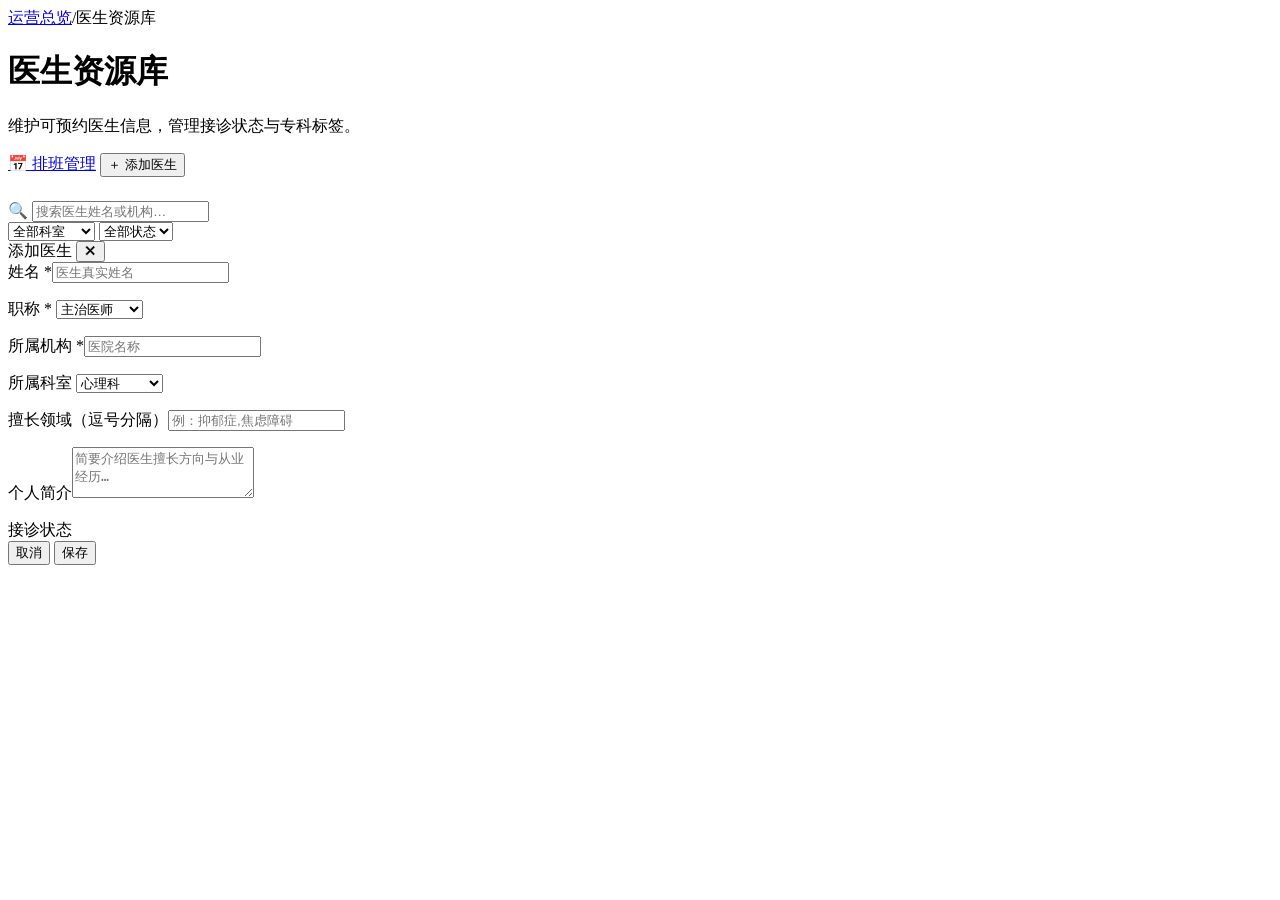
==== admin/doctors.html @ b526f88c "add admin/doctors.html" ====
<!DOCTYPE html>
<html lang="zh-CN">
<head>
<meta charset="UTF-8"/>
<meta name="viewport" content="width=device-width,initial-scale=1.0"/>
<title>医生资源库 · 盛京心理后台</title>
<link rel="stylesheet" href="../assets/css/base.css"/>
<link rel="stylesheet" href="../assets/css/components.css"/>
<link rel="stylesheet" href="../assets/css/layout.css"/>
</head>
<body>
<div class="adm-shell">
  <aside class="adm-sb" id="adm-sb"></aside>
  <main class="adm-main">

    <div class="page-hd">
      <div>
        <div class="page-bc"><a href="./dashboard.html">运营总览</a><span>/</span><span>医生资源库</span></div>
        <h1 class="page-title">医生资源库</h1>
        <p class="page-sub">维护可预约医生信息，管理接诊状态与专科标签。</p>
      </div>
      <div class="page-acts">
        <a class="btn btn-o" href="./schedule.html">📅 排班管理</a>
        <button class="btn btn-p" onclick="openDoctorDrawer(null)">＋ 添加医生</button>
      </div>
    </div>

    <!-- Stats -->
    <div class="met-grid" id="doc-stats" style="margin-bottom:24px"></div>

    <!-- Filter -->
    <div class="filter-bar">
      <div class="search-wrap">
        <span class="s-icon">🔍</span>
        <input class="input" id="doc-kw" type="search" placeholder="搜索医生姓名或机构…"/>
      </div>
      <div class="filter-selects">
        <select class="sel" id="dept-f">
          <option value="">全部科室</option>
          <option>心理科</option><option>儿童心理科</option><option>精神科</option>
        </select>
        <select class="sel" id="status-f">
          <option value="">全部状态</option>
          <option value="接诊中">接诊中</option>
          <option value="暂停接诊">暂停接诊</option>
        </select>
      </div>
      <span class="filter-count" id="doc-count"></span>
    </div>

    <div class="doc-grid" id="doc-grid"></div>

  </main>
</div>

<!-- Drawer -->
<div class="draw-overlay" id="draw-ov" onclick="Utils.closeDrawer('draw-ov','draw-panel')"></div>
<div class="drawer" id="draw-panel">
  <div class="draw-hd">
    <span class="draw-title" id="draw-title">添加医生</span>
    <button class="btn btn-icon btn-o" onclick="Utils.closeDrawer('draw-ov','draw-panel')">✕</button>
  </div>
  <div class="draw-body">
    <form id="doc-form" style="display:grid;gap:16px">
      <input type="hidden" id="f-id"/>
      <div class="form-group"><label class="form-label">姓名 *</label><input class="input" id="f-name" required placeholder="医生真实姓名"/></div>
      <div class="form-group"><label class="form-label">职称 *</label>
        <select class="sel" id="f-title">
          <option>主治医师</option><option>副主任医师</option><option>主任医师</option>
        </select>
      </div>
      <div class="form-group"><label class="form-label">所属机构 *</label><input class="input" id="f-hospital" placeholder="医院名称"/></div>
      <div class="form-group"><label class="form-label">所属科室</label>
        <select class="sel" id="f-dept">
          <option>心理科</option><option>儿童心理科</option><option>精神科</option>
        </select>
      </div>
      <div class="form-group"><label class="form-label">擅长领域（逗号分隔）</label><input class="input" id="f-spec" placeholder="例：抑郁症,焦虑障碍"/></div>
      <div class="form-group"><label class="form-label">个人简介</label><textarea class="area" id="f-bio" rows="3" placeholder="简要介绍医生擅长方向与从业经历…"></textarea></div>
      <div class="f aic jcb">
        <span class="sm w5">接诊状态</span>
        <div class="toggle on" id="f-status" onclick="this.classList.toggle('on')"></div>
      </div>
    </form>
  </div>
  <div class="draw-foot">
    <button class="btn btn-o" onclick="Utils.closeDrawer('draw-ov','draw-panel')">取消</button>
    <button class="btn btn-p" onclick="saveDoctor()">保存</button>
  </div>
</div>

<script src="../assets/js/data.js"></script>
<script src="../assets/js/utils.js"></script>
<script>
Utils.initAdminSidebar('doctors');

let doctors = DATA.doctors.map(d => ({...d, specialty:[...d.specialty]}));

function renderStats() {
  const total = doctors.length;
  const active = doctors.filter(d => d.status==='接诊中').length;
  const visits = doctors.reduce((s,d) => s+d.visits, 0);
  document.getElementById('doc-stats').innerHTML = [
    {label:'医生总数', val:total+'人', ico:'👨‍⚕️'},
    {label:'接诊中', val:active+'人', ico:'✅'},
    {label:'暂停接诊', val:(total-active)+'人', ico:'⏸'},
    {label:'累计接诊', val:Utils.formatNum(visits)+'次', ico:'📋'}
  ].map(m => `<div class="met-card"><div class="met-lbl">${m.ico} ${m.label}</div><div class="met-val" style="font-size:26px">${m.val}</div></div>`).join('');
}

function renderGrid() {
  const kw = document.getElementById('doc-kw').value.trim();
  const dept = document.getElementById('dept-f').value;
  const status = document.getElementById('status-f').value;
  const list = doctors.filter(d => {
    const mk = !kw || (d.name+d.hospital).includes(kw);
    const md = !dept || d.dept === dept;
    const ms = !status || d.status === status;
    return mk && md && ms;
  });
  const docCount = document.getElementById('doc-count');
  if (docCount) docCount.textContent = (kw||dept||status) ? `找到 ${list.length} / ${doctors.length} 位` : `共 ${doctors.length} 位医生`;
  if (!list.length) {
    document.getElementById('doc-grid').innerHTML = '<div class="empty" style="grid-column:1/-1"><div class="empty-ico">👨‍⚕️</div><div class="empty-ttl">未找到匹配医生</div></div>';
    return;
  }
  document.getElementById('doc-grid').innerHTML = list.map((d, i) => `
    <div class="adc${d.status!=='接诊中'?' inactive':''}">
      <div class="adc-head">
        <div class="adc-av c${(i % 5) + 1}">${d.initial}</div>
        <div class="g1 minw0">
          <div class="adc-name">${d.name}</div>
          <div class="adc-title">${d.title} · ${d.dept}</div>
        </div>
        ${Utils.statusBadge(d.status)}
      </div>
      <div class="xs muted">🏥 ${d.hospital}</div>
      <div class="tag-row">${d.specialty.map(t=>`<span class="tag">${t}</span>`).join('')}</div>
      <div class="xs muted lh-lg">${d.bio}</div>
      <div class="xs muted">已接诊 ${Utils.formatNum(d.visits)} 人次</div>
      <div class="f gap2 mt2">
        <button class="btn btn-s btn-sm g1" onclick="openDoctorDrawer(${d.id})">✏ 编辑</button>
        <a class="btn btn-o btn-sm g1" href="./schedule.html?doctorId=${d.id}">📅 排班</a>
        <button class="btn btn-sm g1" style="${d.status==='接诊中'?'background:var(--warn-bg);color:var(--warn);':'background:var(--ok-bg);color:var(--ok);'}" onclick="toggleStatus(${d.id})">${d.status==='接诊中'?'⏸ 暂停':'▶ 恢复'}</button>
      </div>
    </div>`).join('');
}

function openDoctorDrawer(id) {
  const d = id ? doctors.find(x=>x.id===id) : null;
  document.getElementById('draw-title').textContent = d ? '编辑医生信息' : '添加医生';
  document.getElementById('f-id').value = id||'';
  document.getElementById('f-name').value = d?.name||'';
  document.getElementById('f-title').value = d?.title||'主治医师';
  document.getElementById('f-hospital').value = d?.hospital||'';
  document.getElementById('f-dept').value = d?.dept||'心理科';
  document.getElementById('f-spec').value = d?.specialty.join(',')||'';
  document.getElementById('f-bio').value = d?.bio||'';
  const tog = document.getElementById('f-status');
  tog.classList.toggle('on', !d || d.status==='接诊中');
  Utils.openDrawer('draw-ov','draw-panel');
}
window.openDoctorDrawer = openDoctorDrawer;

function saveDoctor() {
  const name = document.getElementById('f-name').value.trim();
  if (!name) { Utils.toast('请填写医生姓名'); return; }
  const id = parseInt(document.getElementById('f-id').value||'0');
  const status = document.getElementById('f-status').classList.contains('on') ? '接诊中' : '暂停接诊';
  const spec = document.getElementById('f-spec').value.split(',').map(s=>s.trim()).filter(Boolean);
  if (id) {
    const d = doctors.find(x=>x.id===id);
    Object.assign(d, { name, title:document.getElementById('f-title').value, hospital:document.getElementById('f-hospital').value, dept:document.getElementById('f-dept').value, specialty:spec, bio:document.getElementById('f-bio').value.trim(), status, initial:name[0] });
  } else {
    doctors.push({ id:Date.now(), name, title:document.getElementById('f-title').value, hospital:document.getElementById('f-hospital').value, dept:document.getElementById('f-dept').value, specialty:spec, bio:document.getElementById('f-bio').value.trim(), status, initial:name[0], visits:0, slots:[] });
  }
  Utils.closeDrawer('draw-ov','draw-panel');
  renderStats(); renderGrid();
  Utils.toast(id ? '医生信息已更新' : '医生已添加');
}
window.saveDoctor = saveDoctor;

function toggleStatus(id) {
  const d = doctors.find(x=>x.id===id);
  d.status = d.status==='接诊中' ? '暂停接诊' : '接诊中';
  renderStats(); renderGrid();
  Utils.toast(`${d.name} 已${d.status}`);
}
window.toggleStatus = toggleStatus;

document.getElementById('doc-kw').oninput = renderGrid;
document.getElementById('dept-f').onchange = renderGrid;
document.getElementById('status-f').onchange = renderGrid;

renderStats(); renderGrid();
</script>
</body>
</html>
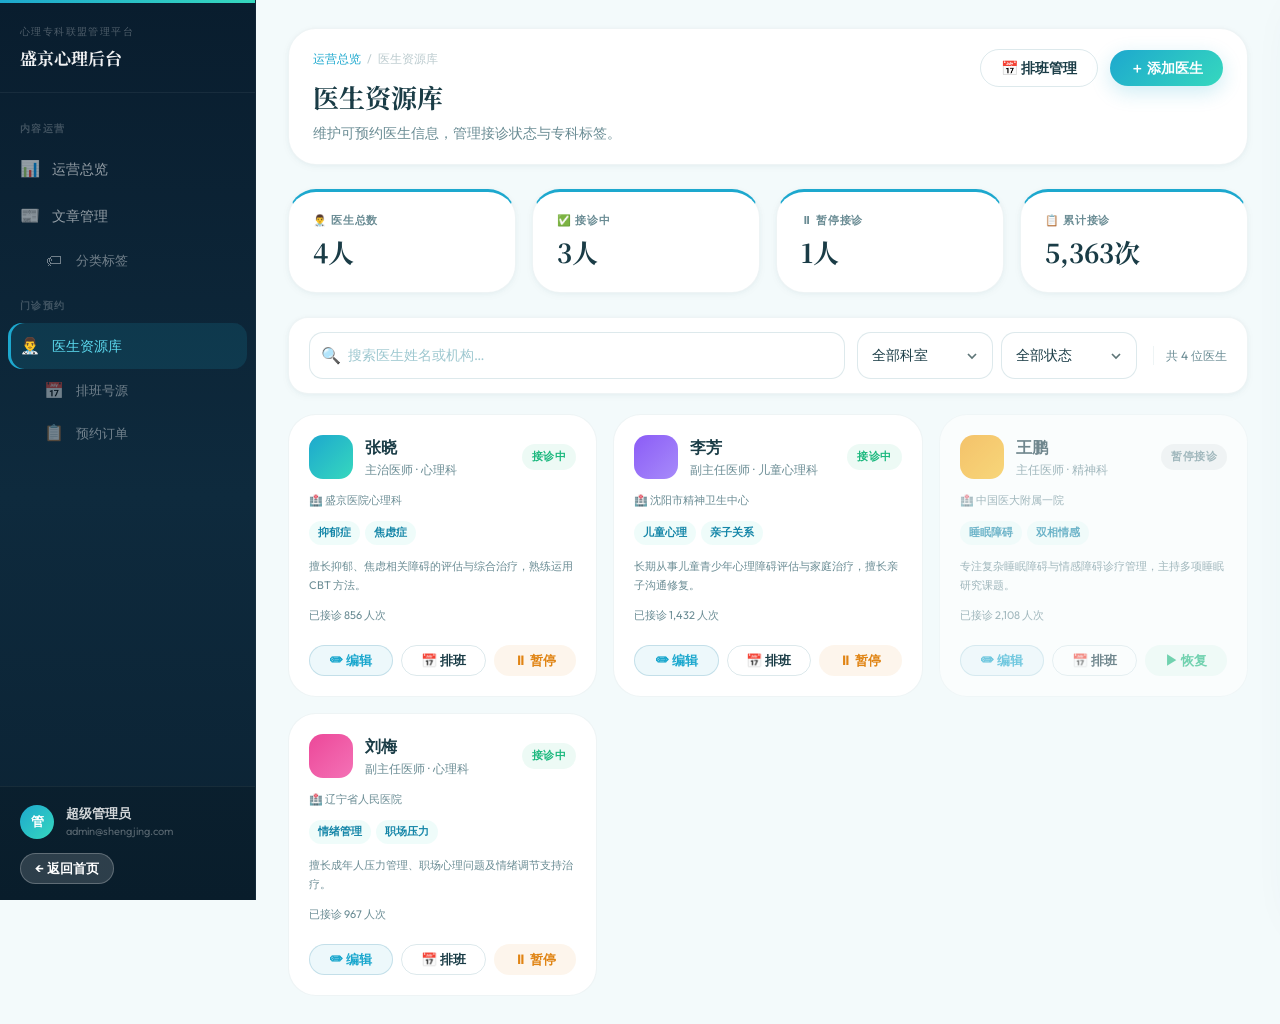
==== commit d5b1e23e: "feat: add real images to admin/doctors.html" ====
--- a/admin/doctors.html
+++ b/admin/doctors.html
@@ -127,7 +127,9 @@
   document.getElementById('doc-grid').innerHTML = list.map((d, i) => `
     <div class="adc${d.status!=='接诊中'?' inactive':''}">
       <div class="adc-head">
-        <div class="adc-av c${(i % 5) + 1}">${d.initial}</div>
+        <div class="adc-av c${(i % 5) + 1}${d.photo ? ' has-photo' : ''}">
+          ${d.photo ? `<img src="${d.photo}" alt="${d.name}" loading="lazy" onerror="this.parentNode.classList.remove('has-photo');this.style.display='none'"/>` : d.initial}
+        </div>
         <div class="g1 minw0">
           <div class="adc-name">${d.name}</div>
           <div class="adc-title">${d.title} · ${d.dept}</div>
--- a/assets/css/base.css
+++ b/assets/css/base.css
@@ -0,0 +1,110 @@
+/* ================================================================
+   BASE.CSS — Design Tokens · Reset · Typography · Utilities
+   ================================================================ */
+@import url('https://fonts.googleapis.com/css2?family=Noto+Serif+SC:wght@400;600;700&family=Outfit:wght@300;400;500;600;700&display=swap');
+
+:root {
+  /* Brand — 更亮、更清透的青蓝色系 */
+  --cp:       #1da8ce;
+  --cp-dark:  #1586a8;
+  --cp-sub:   rgba(29,168,206,.08);
+  --cs:       #36d8be;
+  --cs-sub:   rgba(54,216,190,.08);
+  /* Semantic */
+  --ok:       #1cb87e;  --ok-bg:  rgba(28,184,126,.08);
+  --warn:     #e08414;  --warn-bg:rgba(224,132,20,.08);
+  --err:      #cd4c4c;  --err-bg: rgba(205,76,76,.08);
+  --emg:      #c03535;
+  /* Neutrals — 轻盈白底，微微冷调 */
+  --bg:       #f3fafb;
+  --surf:     #ffffff;
+  --surf-alt: #eaf5f7;
+  --bdr:      rgba(20,100,120,.07);
+  --bdr-s:    rgba(20,100,120,.14);
+  --tx:       #1a3c46;
+  --tx2:      #6a8c94;
+  --tx3:      #9ec8d0;
+  /* Admin sidebar */
+  --sb:       #162d40;
+  --sb-h:     rgba(255,255,255,.07);
+  --sb-a:     rgba(54,216,190,.18);
+  /* Fonts */
+  --ff-body:  'Outfit','PingFang SC','Microsoft YaHei',sans-serif;
+  --ff-disp:  'Noto Serif SC','SimSun',serif;
+  /* Space (4px base) */
+  --s1:4px; --s2:8px; --s3:12px; --s4:16px; --s5:20px;
+  --s6:24px; --s7:28px; --s8:32px; --s10:40px; --s12:48px; --s16:64px;
+  /* Radius */
+  --rsm:8px; --rmd:14px; --rlg:20px; --rxl:28px; --rfull:9999px;
+  /* Shadows — 更轻柔，带蓝色调 */
+  --sh1: 0 1px 4px rgba(0,80,110,.04),0 2px 10px rgba(0,80,110,.03);
+  --sh2: 0 4px 18px rgba(0,80,110,.07),0 1px 4px rgba(0,80,110,.04);
+  --sh3: 0 16px 48px rgba(0,80,110,.10),0 4px 16px rgba(0,80,110,.05);
+  --shp: 0 6px 20px rgba(29,168,206,.22);
+  --she: 0 8px 28px rgba(160,50,50,.24);
+  /* Gradients — 更明亮、更清透 */
+  --gb:  linear-gradient(135deg,#1da8ce,#36d8be);
+  --gbD: linear-gradient(148deg,#163c52,#1da8ce 76%);
+  --ge:  linear-gradient(135deg,#922424,#c44428);
+  /* Transitions */
+  --tf: 100ms ease; --tb: 180ms ease; --ts: 300ms ease;
+  /* Z-Index */
+  --zs:100; --zo:200; --zd:300; --zm:400; --zt:500;
+}
+
+/* ── Reset ── */
+*,*::before,*::after{box-sizing:border-box}
+html{font-size:16px;scroll-behavior:smooth}
+body{margin:0;font-family:var(--ff-body);color:var(--tx);background:var(--bg);line-height:1.6}
+h1,h2,h3,h4,p{margin:0}
+ul,ol{margin:0;padding:0;list-style:none}
+a{color:inherit;text-decoration:none}
+img,svg{display:block;max-width:100%}
+button,input,select,textarea{font:inherit}
+button{cursor:pointer;border:none;background:none;padding:0}
+input,textarea{outline:none}
+table{border-collapse:collapse;width:100%}
+input[type="search"]::-webkit-search-cancel-button{-webkit-appearance:none}
+
+/* ── Type Scale ── */
+.disp{font-family:var(--ff-disp)}
+.xs{font-size:11px} .sm{font-size:13px} .base{font-size:15px}
+.lg{font-size:18px} .xl{font-size:22px} .xxl{font-size:28px} .xxxl{font-size:36px}
+.w4{font-weight:400} .w5{font-weight:500} .w6{font-weight:600} .w7{font-weight:700}
+.cp{color:var(--cp)} .muted{color:var(--tx2)} .dim{color:var(--tx3)}
+.danger{color:var(--err)} .success{color:var(--ok)}
+.trunc{overflow:hidden;text-overflow:ellipsis;white-space:nowrap}
+.caps{font-size:11px;font-weight:700;letter-spacing:.1em;text-transform:uppercase;color:var(--tx2)}
+.lh-lg{line-height:1.75}
+
+/* ── Layout Utils ── */
+.f{display:flex} .fcol{flex-direction:column}
+.aic{align-items:center} .ais{align-items:flex-start}
+.jcb{justify-content:space-between} .jcc{justify-content:center} .jce{justify-content:flex-end}
+.wrap{flex-wrap:wrap} .g1{flex:1} .sh0{flex-shrink:0} .minw0{min-width:0}
+.gap1{gap:var(--s1)} .gap2{gap:var(--s2)} .gap3{gap:var(--s3)} .gap4{gap:var(--s4)}
+.gap5{gap:var(--s5)} .gap6{gap:var(--s6)} .gap8{gap:var(--s8)}
+.wf{width:100%} .hf{height:100%}
+.grid-auto{display:grid;grid-template-columns:repeat(auto-fit,minmax(220px,1fr));gap:var(--s4)}
+
+/* ── Spacing ── */
+.p3{padding:var(--s3)} .p4{padding:var(--s4)} .p5{padding:var(--s5)} .p6{padding:var(--s6)}
+.px4{padding-inline:var(--s4)} .py3{padding-block:var(--s3)}
+.mt2{margin-top:var(--s2)} .mt3{margin-top:var(--s3)} .mt4{margin-top:var(--s4)}
+.mt6{margin-top:var(--s6)} .mb4{margin-bottom:var(--s4)} .mb6{margin-bottom:var(--s6)}
+.mxa{margin-inline:auto}
+
+/* ── Visual ── */
+.bdr{border:1px solid var(--bdr)}
+.sh1{box-shadow:var(--sh1)} .sh2{box-shadow:var(--sh2)} .sh3{box-shadow:var(--sh3)}
+.op5{opacity:.5} .op7{opacity:.7} .op0{opacity:0}
+.hidden{display:none!important}
+.divider{height:1px;background:var(--bdr)}
+.divider-v{width:1px;background:var(--bdr);align-self:stretch}
+.ov-hidden{overflow:hidden} .ov-auto{overflow:auto}
+.cur{cursor:pointer} .nosel{user-select:none}
+
+/* Scrollbar */
+::-webkit-scrollbar{width:5px;height:5px}
+::-webkit-scrollbar-track{background:transparent}
+::-webkit-scrollbar-thumb{background:var(--bdr-s);border-radius:3px}
--- a/assets/css/components.css
+++ b/assets/css/components.css
@@ -0,0 +1,381 @@
+/* ================================================================
+   COMPONENTS.CSS — All Reusable UI Components
+   ================================================================ */
+
+/* ── Buttons ── */
+.btn{display:inline-flex;align-items:center;justify-content:center;gap:6px;
+  padding:11px 20px;border-radius:var(--rfull);font-size:14px;font-weight:600;
+  line-height:1;white-space:nowrap;user-select:none;transition:var(--tb);
+  -webkit-tap-highlight-color:transparent}
+.btn:disabled{opacity:.44;pointer-events:none}
+.btn-sm{padding:8px 14px;font-size:13px}
+.btn-lg{padding:14px 28px;font-size:15px}
+.btn-icon{width:38px;height:38px;padding:0;border-radius:var(--rmd)}
+.btn-w{width:100%}
+
+.btn-p{background:var(--gb);color:#fff;box-shadow:var(--shp)}
+.btn-p:hover{filter:brightness(1.08)}
+.btn-p:active{filter:brightness(.95);transform:scale(.98)}
+
+.btn-s{background:var(--cp-sub);color:var(--cp);border:1px solid rgba(26,127,160,.2)}
+.btn-s:hover{background:rgba(26,127,160,.16)}
+
+.btn-o{background:transparent;color:var(--tx);border:1.5px solid var(--bdr-s)}
+.btn-o:hover{background:var(--surf-alt)}
+
+.btn-g{background:transparent;color:var(--cp)}
+.btn-g:hover{background:var(--cp-sub)}
+
+.btn-d{background:var(--err-bg);color:var(--err);border:1px solid rgba(193,77,77,.2)}
+.btn-d:hover{background:rgba(193,77,77,.16)}
+
+.btn-wh{background:rgba(255,255,255,.15);color:#fff;border:1px solid rgba(255,255,255,.24)}
+.btn-wh:hover{background:rgba(255,255,255,.22)}
+
+/* ── Form ── */
+.form-group{display:flex;flex-direction:column;gap:7px}
+.form-label{font-size:13px;font-weight:600;color:var(--tx)}
+.form-hint{font-size:12px;color:var(--tx2);margin-top:3px}
+.form-err{font-size:12px;color:var(--err);margin-top:3px}
+
+.input,.sel,.area{width:100%;padding:11px 14px;
+  border:1.5px solid var(--bdr-s);border-radius:var(--rmd);
+  background:var(--surf);color:var(--tx);font-size:14px;
+  transition:border-color var(--tf),box-shadow var(--tf)}
+.input:focus,.sel:focus,.area:focus{
+  border-color:var(--cp);box-shadow:0 0 0 3px var(--cp-sub)}
+.input::placeholder,.area::placeholder{color:var(--tx3)}
+.input.err{border-color:var(--err)}
+
+.sel{appearance:none;background-image:url("data:image/svg+xml,%3Csvg xmlns='http://www.w3.org/2000/svg' width='16' height='16' viewBox='0 0 24 24' fill='none' stroke='%235e7577' stroke-width='2.5'%3E%3Cpath d='M6 9l6 6 6-6'/%3E%3C/svg%3E");
+  background-repeat:no-repeat;background-position:right 12px center;
+  padding-right:36px;cursor:pointer}
+.area{resize:vertical;min-height:100px}
+
+.search-wrap{position:relative}
+.search-wrap .s-icon{position:absolute;left:12px;top:50%;transform:translateY(-50%);
+  color:var(--tx3);font-size:16px;pointer-events:none}
+.search-wrap .input{padding-left:38px}
+
+.toggle-wrap{display:flex;align-items:center;gap:8px;cursor:pointer}
+.toggle{width:44px;height:24px;border-radius:var(--rfull);background:var(--bdr-s);
+  position:relative;transition:background var(--tb);flex-shrink:0}
+.toggle::after{content:'';position:absolute;width:18px;height:18px;
+  border-radius:var(--rfull);background:#fff;top:3px;left:3px;
+  transition:transform var(--tb);box-shadow:0 1px 4px rgba(0,0,0,.16)}
+.toggle.on{background:var(--cp)}
+.toggle.on::after{transform:translateX(20px)}
+
+/* ── Chips / Filter Tags ── */
+.chip-row{display:flex;gap:var(--s2);overflow-x:auto;padding-bottom:2px;scrollbar-width:none}
+.chip-row::-webkit-scrollbar{display:none}
+
+.chip{display:inline-flex;align-items:center;gap:4px;padding:7px 14px;
+  border-radius:var(--rfull);font-size:13px;font-weight:500;
+  border:1.5px solid var(--bdr-s);background:var(--surf);color:var(--tx2);
+  cursor:pointer;transition:var(--tb);white-space:nowrap;user-select:none}
+.chip:hover{border-color:var(--cp);color:var(--cp);background:var(--cp-sub)}
+.chip.on{background:var(--gb);border-color:transparent;color:#fff;
+  box-shadow:0 3px 10px rgba(29,168,206,.25)}
+
+/* ── Badge / Tag / Pill ── */
+.badge{display:inline-flex;align-items:center;padding:4px 10px;
+  border-radius:var(--rfull);font-size:11px;font-weight:700;letter-spacing:.04em}
+.badge-ok  {background:var(--ok-bg);color:var(--ok)}
+.badge-warn{background:var(--warn-bg);color:var(--warn)}
+.badge-err {background:var(--err-bg);color:var(--err)}
+.badge-cp  {background:var(--cp-sub);color:var(--cp-dark)}
+.badge-neu {background:rgba(18,46,52,.07);color:var(--tx2)}
+.badge-pri {background:var(--gb);color:#fff}
+
+.tag{display:inline-flex;align-items:center;padding:3px 9px;
+  border-radius:var(--rfull);font-size:11px;font-weight:600;
+  background:var(--cs-sub);color:var(--cp-dark)}
+.tag-row{display:flex;flex-wrap:wrap;gap:5px}
+
+/* ── Section Header ── */
+.sec-hd{display:flex;align-items:flex-start;justify-content:space-between;gap:var(--s4);margin-bottom:var(--s6)}
+.sec-eye{font-size:11px;font-weight:700;letter-spacing:.12em;text-transform:uppercase;color:var(--cp);margin-bottom:4px}
+.sec-title{font-size:20px;font-weight:700;font-family:var(--ff-disp)}
+.sec-sub{font-size:13px;color:var(--tx2);margin-top:3px;line-height:1.55}
+
+/* ── Card ── */
+.card{background:var(--surf);border:1px solid var(--bdr);border-radius:var(--rxl);box-shadow:var(--sh1)}
+.card-p{padding:var(--s6)}
+.card-sm{padding:var(--s4)}
+
+/* Article Card */
+.art-card{display:flex;flex-direction:column;background:var(--surf);
+  border:1px solid var(--bdr);border-radius:var(--rxl);box-shadow:var(--sh1);
+  overflow:hidden;cursor:pointer;transition:transform var(--tb),box-shadow var(--tb)}
+.art-card:hover{transform:translateY(-4px);box-shadow:var(--sh2)}
+/* 图片区 — 支持真实图片 */
+.art-img{aspect-ratio:16/7;display:flex;align-items:flex-end;padding:var(--s4);
+  background:var(--gb);color:#fff;font-size:12px;font-weight:600;line-height:1.4;
+  position:relative;overflow:hidden}
+.art-img img{position:absolute;inset:0;width:100%;height:100%;object-fit:cover;
+  display:block;transition:transform .4s ease}
+.art-card:hover .art-img img{transform:scale(1.04)}
+.art-img::after{content:'';position:absolute;inset:0;
+  background:linear-gradient(to bottom,transparent 30%,rgba(0,0,0,.45));
+  pointer-events:none}
+.art-body{padding:var(--s4) var(--s5);flex:1;display:flex;flex-direction:column;gap:var(--s2)}
+.art-body h3{font-size:15px;font-weight:700;line-height:1.5}
+.art-body p{font-size:13px;color:var(--tx2);line-height:1.65;flex:1}
+.art-meta{display:flex;align-items:center;justify-content:space-between;gap:var(--s2);margin-top:auto}
+
+/* Doctor Card */
+.doc-card{display:flex;gap:var(--s4);background:var(--surf);
+  border:1px solid var(--bdr);border-radius:var(--rxl);box-shadow:var(--sh1);
+  padding:var(--s5);transition:box-shadow var(--tb),transform var(--tb)}
+.doc-card:hover{box-shadow:var(--sh2);transform:translateY(-2px)}
+/* 医生头像 — 支持真实照片 */
+.doc-av{width:64px;height:64px;border-radius:var(--rlg);
+  display:flex;align-items:center;justify-content:center;
+  color:#fff;font-size:22px;font-weight:700;flex-shrink:0;
+  box-shadow:0 4px 12px rgba(0,0,0,.15);overflow:hidden}
+.doc-av img{width:100%;height:100%;object-fit:cover;display:block;border-radius:inherit}
+.doc-av.has-photo{background:var(--surf-alt)}
+.doc-av:nth-child(1),.doc-av.c1{background:linear-gradient(135deg,#1da8ce,#36d8be)}
+.doc-av.c2{background:linear-gradient(135deg,#8b5cf6,#a78bfa)}
+.doc-av.c3{background:linear-gradient(135deg,#f59e0b,#fbbf24)}
+.doc-av.c4{background:linear-gradient(135deg,#ec4899,#f472b6)}
+.doc-av.c5{background:linear-gradient(135deg,#10b981,#34d399)}
+.doc-info{flex:1;min-width:0;display:flex;flex-direction:column;gap:5px}
+.doc-name{font-size:17px;font-weight:700}
+.doc-meta{font-size:13px;color:var(--tx2)}
+.doc-stat{font-size:12px;color:var(--tx3)}
+.doc-card.inactive{opacity:.6}
+
+/* Metric Card */
+.met-card{background:var(--surf);border:1px solid var(--bdr);
+  border-top:3px solid var(--cp);
+  border-radius:var(--rxl);box-shadow:var(--sh1);padding:var(--s5) var(--s6);
+  transition:transform var(--tb),box-shadow var(--tb)}
+.met-card:hover{transform:translateY(-2px);box-shadow:var(--sh2)}
+.met-card.warn-card{background:linear-gradient(135deg,#fff8f5,#fdeee8);border-color:rgba(205,76,76,.12);border-top-color:var(--err)}
+.met-card.ok-card{border-top-color:var(--ok)}
+.met-lbl{font-size:11px;font-weight:700;letter-spacing:.08em;text-transform:uppercase;color:var(--tx2)}
+.met-val{font-size:32px;font-weight:700;line-height:1.1;margin:8px 0 6px;font-family:var(--ff-disp)}
+.met-delta{font-size:12px;font-weight:600}
+.met-delta.up{color:var(--ok)} .met-delta.down{color:var(--err)}
+
+/* Notice Card */
+.notice{background:var(--surf-alt);border:1px solid var(--bdr);border-radius:var(--rxl);padding:var(--s6)}
+.notice.accent{background:linear-gradient(135deg,rgba(29,168,206,.05),rgba(54,216,190,.08));border-color:rgba(54,216,190,.22)}
+.notice h3{font-size:16px;font-weight:700;margin-bottom:var(--s3)}
+.notice ul{display:grid;gap:var(--s2);padding-left:18px;list-style:disc;color:var(--tx2);font-size:14px;line-height:1.7}
+
+/* ── Alert ── */
+.alert{display:flex;gap:var(--s3);padding:var(--s4) var(--s5);border-radius:var(--rlg);font-size:14px;line-height:1.6}
+.alert-icon{flex-shrink:0;font-size:18px;margin-top:1px}
+.alert-info   {background:var(--cp-sub);border:1px solid rgba(29,168,206,.18);color:#0b3c50}
+.alert-success{background:var(--ok-bg);border:1px solid rgba(28,184,126,.18);color:#0c3422}
+.alert-warn   {background:var(--warn-bg);border:1px solid rgba(224,132,20,.18);color:#553000}
+.alert-danger {background:var(--err-bg);border:1px solid rgba(205,76,76,.18);color:#4e1212}
+
+/* ── Table ── */
+.tbl-wrap{overflow-x:auto;border-radius:var(--rlg);border:1px solid var(--bdr)}
+.data-tbl th{padding:11px 16px;font-size:11px;font-weight:700;letter-spacing:.06em;
+  text-transform:uppercase;color:var(--tx2);background:var(--surf-alt);
+  border-bottom:1px solid var(--bdr);white-space:nowrap}
+.data-tbl td{padding:13px 16px;font-size:14px;border-bottom:1px solid var(--bdr);vertical-align:middle}
+.data-tbl tr:last-child td{border-bottom:none}
+.data-tbl tr:hover td{background:var(--surf-alt)}
+.tbl-actions{display:flex;gap:6px}
+.tbl-actions a,.tbl-actions button{font-size:13px;font-weight:600;color:var(--cp);cursor:pointer;padding:4px 0}
+.tbl-actions a:hover,.tbl-actions button:hover{text-decoration:underline}
+.tbl-actions .del{color:var(--err)}
+
+/* ── Drawer ── */
+.draw-overlay{position:fixed;inset:0;background:rgba(6,22,30,.5);
+  z-index:var(--zo);opacity:0;pointer-events:none;transition:opacity var(--ts);backdrop-filter:blur(3px)}
+.draw-overlay.open{opacity:1;pointer-events:all}
+
+.drawer{position:fixed;top:0;right:0;height:100%;width:min(520px,96vw);
+  background:var(--surf);z-index:var(--zd);box-shadow:var(--sh3);
+  transform:translateX(105%);transition:transform var(--ts);
+  display:flex;flex-direction:column;overflow:hidden}
+.drawer.open{transform:translateX(0)}
+.draw-hd{display:flex;align-items:center;justify-content:space-between;
+  padding:var(--s5) var(--s6);border-bottom:1px solid var(--bdr);flex-shrink:0}
+.draw-title{font-size:16px;font-weight:700}
+.draw-body{flex:1;overflow-y:auto;padding:var(--s6)}
+.draw-foot{padding:var(--s5) var(--s6);border-top:1px solid var(--bdr);
+  display:flex;gap:var(--s3);justify-content:flex-end;flex-shrink:0}
+
+/* ── Modal ── */
+.modal-ov{position:fixed;inset:0;background:rgba(6,22,30,.5);z-index:var(--zm);
+  display:flex;align-items:center;justify-content:center;padding:var(--s4);
+  opacity:0;pointer-events:none;transition:opacity var(--tb);backdrop-filter:blur(3px)}
+.modal-ov.open{opacity:1;pointer-events:all}
+.modal{background:var(--surf);border-radius:var(--rxl);box-shadow:var(--sh3);
+  max-width:460px;width:100%;max-height:90vh;overflow-y:auto}
+.modal-hd{padding:var(--s6) var(--s6) 0}
+.modal-hd h2{font-size:18px;font-weight:700}
+.modal-bd{padding:var(--s5) var(--s6)}
+.modal-ft{padding:0 var(--s6) var(--s6);display:flex;gap:var(--s3);justify-content:flex-end}
+
+/* ── Steps ── */
+.steps{display:flex;align-items:center}
+.step-item{display:flex;align-items:center;gap:var(--s2);flex:1}
+.step-item:last-child{flex:0}
+.step-num{width:30px;height:30px;border-radius:var(--rfull);display:flex;align-items:center;
+  justify-content:center;font-size:13px;font-weight:700;flex-shrink:0;
+  border:2px solid var(--bdr-s);color:var(--tx2);background:var(--surf);transition:var(--tb)}
+.step-lbl{font-size:12px;font-weight:600;color:var(--tx2);transition:var(--tb)}
+.step-item.done .step-num{border-color:var(--ok);background:var(--ok);color:#fff}
+.step-item.active .step-num{border-color:var(--cp);background:var(--cp);color:#fff}
+.step-item.active .step-lbl{color:var(--cp)}
+.step-item.done .step-lbl{color:var(--ok)}
+.step-line{flex:1;height:2px;background:var(--bdr-s);margin:0 var(--s2)}
+.step-item.done ~ .step-item .step-line{background:var(--ok)}
+
+/* ── Tabs ── */
+.tab-bar{display:flex;border-bottom:2px solid var(--bdr);gap:2px;overflow-x:auto;scrollbar-width:none}
+.tab-bar::-webkit-scrollbar{display:none}
+.tab{display:flex;align-items:center;gap:6px;padding:11px 16px;font-size:14px;font-weight:600;
+  color:var(--tx2);cursor:pointer;border-bottom:2px solid transparent;margin-bottom:-2px;
+  transition:color var(--tf);white-space:nowrap}
+.tab:hover{color:var(--cp)}
+.tab.on{color:var(--cp);border-bottom-color:var(--cp)}
+.tab-cnt{display:inline-flex;align-items:center;justify-content:center;min-width:20px;height:18px;
+  padding:0 5px;border-radius:var(--rfull);font-size:11px;font-weight:700;
+  background:var(--bdr);color:var(--tx2)}
+.tab.on .tab-cnt{background:var(--cp-sub);color:var(--cp)}
+
+/* ── Pagination ── */
+.pager{display:flex;align-items:center;justify-content:space-between;padding:var(--s4) 0;font-size:13px;color:var(--tx2)}
+.page-btns{display:flex;gap:5px}
+.page-btn{width:32px;height:32px;border-radius:var(--rsm);display:flex;align-items:center;
+  justify-content:center;font-size:13px;font-weight:600;border:1px solid var(--bdr);
+  cursor:pointer;transition:var(--tf);background:var(--surf)}
+.page-btn:hover{border-color:var(--cp);color:var(--cp)}
+.page-btn.on{background:var(--cp);border-color:var(--cp);color:#fff}
+.page-btn:disabled{opacity:.36;pointer-events:none}
+
+/* ── Filter Toolbar ── */
+.filter-bar{
+  display:flex;align-items:center;gap:var(--s3);
+  padding:14px var(--s5);
+  background:var(--surf);
+  border:1px solid var(--bdr);border-radius:var(--rlg);
+  box-shadow:var(--sh1);margin-bottom:var(--s5)}
+/* 融入卡片内（消除独立的阱影与圆角） */
+.filter-bar-incard{
+  border:none;border-bottom:1px solid var(--bdr);
+  border-radius:0;box-shadow:none;margin-bottom:0;
+  background:var(--surf-alt);padding:12px var(--s5)}
+.filter-bar .search-wrap{flex:1;min-width:0}
+/* 下拉选择器分组 */
+.filter-selects{display:flex;gap:var(--s2);align-items:center;flex-shrink:0}
+.filter-selects .sel{width:136px;flex-shrink:0}
+/* 结果计数 */
+.filter-count{font-size:12px;color:var(--tx2);white-space:nowrap;
+  padding-left:var(--s2);flex-shrink:0;border-left:1px solid var(--bdr);
+  padding-left:var(--s3);margin-left:var(--s1)}
+
+/* ── Progress Row (chart-like) ── */
+.prog-row{display:flex;align-items:center;gap:var(--s3);padding:var(--s3) 0;border-bottom:1px solid var(--bdr)}
+.prog-row:last-child{border-bottom:none}
+.prog-info{min-width:90px}
+.prog-name{font-size:13px;font-weight:600}
+.prog-cnt{font-size:11px;color:var(--tx2)}
+.prog-track{flex:1;height:8px;border-radius:var(--rfull);background:var(--bdr);overflow:hidden}
+.prog-fill{height:100%;border-radius:inherit;background:var(--gb)}
+.prog-pct{font-size:12px;font-weight:700;color:var(--tx2);min-width:34px;text-align:right}
+
+/* ── Bar Chart ── */
+.bar-chart{display:flex;align-items:flex-end;gap:var(--s2);height:180px;padding-top:var(--s4)}
+.bar-col{flex:1;display:flex;flex-direction:column;align-items:center;gap:5px}
+.bar-fill{width:100%;border-radius:var(--rsm) var(--rsm) 0 0;background:var(--gb);min-height:4px}
+.bar-lbl{font-size:10px;color:var(--tx3);text-align:center}
+.bar-val{font-size:10px;font-weight:700;color:var(--tx2)}
+
+/* ── Calendar ── */
+.cal-grid{display:grid;grid-template-columns:repeat(7,1fr);gap:3px}
+.cal-hd{text-align:center;font-size:11px;font-weight:700;color:var(--tx2);
+  padding:var(--s2);letter-spacing:.04em;text-transform:uppercase}
+.cal-day{border-radius:var(--rsm);padding:8px 6px;min-height:68px;cursor:pointer;
+  border:1px solid transparent;transition:border-color var(--tf),background var(--tf);font-size:13px}
+.cal-day:hover{border-color:var(--cp);background:var(--cp-sub)}
+.cal-day.has{background:rgba(54,216,190,.06);border-color:rgba(54,216,190,.26)}
+.cal-day.sel{border-color:var(--cp);background:var(--cp-sub)}
+.cal-day.full{background:rgba(217,119,6,.06);border-color:rgba(217,119,6,.28)}
+.cal-day.today .cal-dn{background:var(--cp);color:#fff;border-radius:var(--rfull);
+  width:22px;height:22px;display:flex;align-items:center;justify-content:center}
+.cal-day.other-m{opacity:.32}
+.cal-dn{font-weight:600;margin-bottom:3px}
+.cal-di{font-size:10px;color:var(--tx2);line-height:1.35}
+
+/* ── Rank Item ── */
+.rank-item{display:flex;align-items:center;gap:var(--s3);padding:var(--s3) 0;
+  border-bottom:1px solid var(--bdr)}
+.rank-item:last-child{border-bottom:none}
+.rank-n{width:26px;height:26px;border-radius:var(--rsm);display:flex;align-items:center;
+  justify-content:center;font-size:12px;font-weight:800;flex-shrink:0;
+  background:var(--cp-sub);color:var(--cp-dark)}
+.rank-n.gold{background:#fef3cc;color:#996600}
+.rank-n.silver{background:#f0f0f5;color:#4a5060}
+.rank-n.bronze{background:#faeee6;color:#7a3e18}
+.rank-ttl{font-size:13px;font-weight:600}
+.rank-reads{font-size:11px;color:var(--tx2)}
+
+/* ── Admin Doctor Card ── */
+.adc{background:var(--surf);border:1px solid var(--bdr);border-radius:var(--rxl);
+  padding:var(--s5);display:flex;flex-direction:column;gap:var(--s3);transition:box-shadow var(--tb)}
+.adc:hover{box-shadow:var(--sh2)}
+.adc.inactive{opacity:.6}
+.adc-head{display:flex;align-items:center;gap:var(--s3)}
+.adc-av{width:44px;height:44px;border-radius:var(--rmd);background:var(--gb);
+  display:flex;align-items:center;justify-content:center;color:#fff;font-size:16px;font-weight:700;flex-shrink:0;overflow:hidden}
+.adc-av img{width:100%;height:100%;object-fit:cover;display:block;border-radius:inherit}
+.adc-av.has-photo{background:var(--surf-alt)}
+/* 彩色头像变体 */
+.adc-av.c1,.doc-av.c1{background:linear-gradient(135deg,#1da8ce,#36d8be)}
+.adc-av.c2,.doc-av.c2{background:linear-gradient(135deg,#8b5cf6,#a78bfa)}
+.adc-av.c3,.doc-av.c3{background:linear-gradient(135deg,#f59e0b,#fbbf24)}
+.adc-av.c4,.doc-av.c4{background:linear-gradient(135deg,#ec4899,#f472b6)}
+.adc-av.c5,.doc-av.c5{background:linear-gradient(135deg,#10b981,#34d399)}
+.adc-name{font-size:16px;font-weight:700}
+.adc-title{font-size:12px;color:var(--tx2)}
+
+/* ── Schedule Item ── */
+.sch-item{display:flex;align-items:center;gap:var(--s3);padding:var(--s3) var(--s4);
+  border-radius:var(--rmd);background:var(--surf-alt);border:1px solid var(--bdr)}
+.sch-day{width:44px;height:44px;border-radius:var(--rsm);background:var(--gb);
+  color:#fff;display:flex;align-items:center;justify-content:center;
+  font-size:11px;font-weight:700;flex-shrink:0;text-align:center;line-height:1.3}
+
+/* ── Empty State ── */
+.empty{text-align:center;padding:var(--s12) var(--s8);color:var(--tx2)}
+.empty-ico{font-size:48px;margin-bottom:var(--s4);opacity:.35}
+.empty-ttl{font-size:15px;font-weight:700;color:var(--tx);margin-bottom:6px}
+.empty-desc{font-size:13px}
+
+/* ── Toast ── */
+.toast-zone{position:fixed;bottom:80px;left:50%;transform:translateX(-50%);
+  z-index:var(--zt);display:flex;flex-direction:column;gap:var(--s2);pointer-events:none}
+.toast{background:var(--tx);color:#fff;padding:10px 20px;border-radius:var(--rfull);
+  font-size:14px;font-weight:500;box-shadow:var(--sh2);white-space:nowrap;
+  pointer-events:all;animation:toastIn .2s ease}
+@keyframes toastIn{from{opacity:0;transform:translateY(10px)} to{opacity:1;transform:translateY(0)}}
+
+/* ── Emergency Bar ── */
+.emg-bar{position:fixed;left:12px;right:12px;bottom:64px;
+  display:flex;align-items:center;justify-content:space-between;gap:var(--s4);
+  padding:12px 18px;background:var(--ge);color:#fff;
+  border-radius:var(--rxl);box-shadow:var(--she);z-index:var(--zs)}
+.emg-lbl{font-size:10px;font-weight:700;letter-spacing:.08em;text-transform:uppercase;opacity:.8;margin-bottom:2px}
+.emg-desc{font-size:12px;line-height:1.35}
+.emg-actions{display:flex;flex-direction:column;gap:5px;flex-shrink:0}
+.emg-link{display:flex;align-items:center;justify-content:center;padding:6px 12px;
+  background:rgba(255,255,255,.16);border-radius:var(--rfull);font-size:12px;
+  font-weight:700;color:#fff;white-space:nowrap;border:1px solid rgba(255,255,255,.22)}
+.emg-link:hover{background:rgba(255,255,255,.24)}
+
+/* ── Cover Visual Placeholder ── */
+.cover-vis{background:var(--gb);border-radius:var(--rlg);aspect-ratio:16/7;
+  display:flex;align-items:flex-end;padding:var(--s4);color:#fff;
+  font-size:13px;font-weight:600;line-height:1.4}
+.cover-full{border-radius:0;aspect-ratio:16/8}
--- a/assets/css/layout.css
+++ b/assets/css/layout.css
@@ -0,0 +1,335 @@
+/* ================================================================
+   LAYOUT.CSS — Page-Level Shell Layouts · Responsive
+   ================================================================ */
+
+/* ── Patient Shell ── */
+.pt-shell{min-height:100vh;padding-bottom:80px;background:var(--bg)}
+
+/* 应用栏 — 白底仳见层 + 左侧彩色条 */
+.pt-appbar{position:sticky;top:0;z-index:var(--zs);
+  display:flex;align-items:center;gap:var(--s4);padding:13px var(--s4);
+  background:rgba(255,255,255,.96);backdrop-filter:blur(20px) saturate(1.6);
+  border-bottom:1px solid var(--bdr);
+  box-shadow:0 1px 12px rgba(0,80,110,.06)}
+/* 应用栏左侧彩色连接条 */
+.pt-appbar::before{content:'';position:absolute;top:0;left:0;right:0;height:2.5px;
+  background:linear-gradient(90deg,var(--cp),var(--cs),#a78bfa);
+  pointer-events:none}
+.appbar-back{width:36px;height:36px;border-radius:var(--rmd);display:flex;
+  align-items:center;justify-content:center;background:var(--surf-alt);
+  flex-shrink:0;cursor:pointer;font-size:18px;transition:var(--tf)}
+.appbar-back:hover{background:var(--bdr)}
+.appbar-logo{display:flex;align-items:center;gap:var(--s2);font-size:15px;font-weight:700;
+  font-family:var(--ff-disp)}
+.appbar-logo .ico{width:30px;height:30px;border-radius:10px;background:var(--gb);
+  display:flex;align-items:center;justify-content:center;color:#fff;font-size:15px;flex-shrink:0;
+  box-shadow:0 2px 8px rgba(29,168,206,.3)}
+.appbar-title{font-size:17px;font-weight:700;flex:1}
+.appbar-actions{display:flex;gap:var(--s2)}
+
+.pt-content{max-width:820px;margin:0 auto;padding:var(--s6) var(--s4)}
+
+/* Patient Hero Banner */
+.pt-hero{background:var(--gbD);color:#fff;padding:var(--s8) var(--s4) var(--s10)}
+.pt-hero-inner{max-width:820px;margin:0 auto}
+.pt-hero-tag{font-size:11px;font-weight:700;letter-spacing:.12em;text-transform:uppercase;
+  color:rgba(255,255,255,.6);margin-bottom:var(--s2)}
+.pt-hero-title{font-size:clamp(22px,4vw,32px);font-weight:700;font-family:var(--ff-disp);
+  line-height:1.25;margin-bottom:var(--s3)}
+.pt-hero-sub{font-size:15px;opacity:.78;line-height:1.7;max-width:540px;margin-bottom:var(--s6)}
+.pt-hero-card{background:rgba(255,255,255,.1);border:1px solid rgba(255,255,255,.18);
+  border-radius:var(--rxl);padding:var(--s5);max-width:440px}
+.pt-hero-card p{font-size:13px;opacity:.85;line-height:1.65}
+
+/* Statement Banner */
+.stmt-banner{background:linear-gradient(135deg,rgba(29,168,206,.07),rgba(54,216,190,.10));
+  border:1px solid rgba(54,216,190,.22);border-radius:var(--rxl);padding:var(--s4) var(--s5);
+  position:relative;overflow:hidden}
+.stmt-banner::before{content:'';position:absolute;left:0;top:0;bottom:0;
+  width:3px;background:linear-gradient(180deg,var(--cp),var(--cs))}
+.stmt-banner p{font-size:13px;color:var(--tx2);line-height:1.65;padding-left:var(--s2)}
+
+/* Bottom Navigation */
+.bt-nav{position:fixed;bottom:0;left:0;right:0;z-index:var(--zs);
+  display:flex;background:rgba(255,255,255,.97);backdrop-filter:blur(24px);
+  border-top:1px solid var(--bdr);
+  padding:5px 8px max(5px,env(safe-area-inset-bottom));
+  gap:4px}
+.btn-nav-item{flex:1;display:flex;flex-direction:column;align-items:center;gap:3px;
+  padding:8px 6px;border-radius:var(--rmd);
+  color:var(--tx3);text-decoration:none;font-size:10px;
+  font-weight:600;letter-spacing:.02em;transition:all var(--tb);
+  position:relative}
+.btn-nav-item .nv-ico{font-size:21px;line-height:1;transition:transform var(--tb)}
+.btn-nav-item:hover{color:var(--cp);background:var(--cp-sub)}
+.btn-nav-item.on{color:var(--cp);background:linear-gradient(135deg,rgba(29,168,206,.10),rgba(54,216,190,.08))}
+.btn-nav-item.on .nv-ico{transform:scale(1.12)}
+/* 激活圆点 */
+.btn-nav-item.on::after{content:'';position:absolute;top:4px;width:20px;height:3px;
+  border-radius:var(--rfull);background:var(--gb);opacity:.7}
+
+/* ── Admin Shell ── */
+/* 侧边栏 position:fixed 脱离 grid flow，不使用 grid-template-columns 避免双重偏移 */
+.adm-shell{display:block;min-height:100vh}
+
+.adm-sb{position:fixed;top:0;left:0;bottom:0;width:256px;
+  background:linear-gradient(180deg,#091d2e 0%,#0e2a3d 55%,#0b2233 100%);
+  color:#fff;display:flex;flex-direction:column;
+  z-index:var(--zs);overflow-y:auto;
+  border-right:1px solid rgba(255,255,255,.03)}
+.sb-brand{padding:var(--s6) var(--s5);border-bottom:1px solid rgba(255,255,255,.06);
+  position:relative}
+/* 品牌区顶部导联渐变彩色条 */
+.sb-brand::before{content:'';position:absolute;top:0;left:0;right:0;height:3px;
+  background:linear-gradient(90deg,var(--cp),var(--cs));pointer-events:none}
+.sb-eye{font-size:10px;letter-spacing:.14em;text-transform:uppercase;
+  color:rgba(255,255,255,.28);margin-bottom:var(--s2)}
+.sb-name{font-size:17px;font-weight:700;font-family:var(--ff-disp);line-height:1.2;
+  color:rgba(255,255,255,.94)}
+
+.sb-nav{flex:1;padding:var(--s3) var(--s2);display:flex;flex-direction:column;gap:1px}
+.sb-sec-lbl{font-size:10px;font-weight:700;letter-spacing:.14em;text-transform:uppercase;
+  color:rgba(255,255,255,.22);padding:var(--s4) var(--s3) var(--s2)}
+.sb-item{display:flex;align-items:center;gap:var(--s3);padding:10px var(--s3);
+  border-radius:var(--rmd);font-size:14px;font-weight:500;
+  color:rgba(255,255,255,.56);
+  cursor:pointer;transition:background var(--tf),color var(--tf);
+  text-decoration:none;white-space:nowrap;position:relative}
+.sb-item:hover{background:rgba(255,255,255,.06);color:rgba(255,255,255,.9)}
+/* 激活项：左侧内发光条 + 淡蓝背景 */
+.sb-item.on{background:rgba(29,168,206,.14);color:#5bd8ed;
+  box-shadow:inset 3px 0 0 var(--cp)}
+.sb-ico{font-size:16px;flex-shrink:0;width:20px;text-align:center}
+.sb-item.sub{font-size:13px;padding:8px var(--s3) 8px 36px;color:rgba(255,255,255,.42)}
+.sb-item.sub:hover{color:rgba(255,255,255,.82)}
+.sb-item.sub.on{color:#5bd8ed}
+
+.sb-foot{padding:var(--s4) var(--s5);border-top:1px solid rgba(255,255,255,.06);
+  background:rgba(0,0,0,.15)}
+.sb-user{display:flex;align-items:center;gap:var(--s3);margin-bottom:var(--s3)}
+.sb-avatar{width:34px;height:34px;border-radius:var(--rfull);background:var(--gb);
+  display:flex;align-items:center;justify-content:center;font-size:13px;font-weight:700;flex-shrink:0}
+.sb-uname{font-size:13px;font-weight:600;color:rgba(255,255,255,.82)}
+.sb-urole{font-size:11px;color:rgba(255,255,255,.32)}
+
+.adm-main{margin-left:256px;padding:var(--s7) var(--s8);min-height:100vh;background:var(--bg)}
+
+.page-hd{display:flex;align-items:flex-start;justify-content:space-between;
+  gap:var(--s4);margin-bottom:var(--s6);
+  background:var(--surf);border:1px solid var(--bdr);
+  border-radius:var(--rxl);box-shadow:var(--sh1);
+  padding:var(--s5) var(--s6)}
+.page-bc{font-size:12px;color:var(--tx2);margin-bottom:var(--s2);display:flex;
+  align-items:center;gap:6px}
+.page-bc a{color:var(--cp)}
+.page-bc span{opacity:.45}
+.page-title{font-size:26px;font-weight:700;font-family:var(--ff-disp)}
+.page-sub{font-size:14px;color:var(--tx2);margin-top:4px}
+.page-acts{display:flex;align-items:center;gap:var(--s3);flex-shrink:0}
+
+.adm-sec{margin-bottom:var(--s8)}
+.met-grid{display:grid;grid-template-columns:repeat(auto-fit,minmax(160px,1fr));gap:var(--s4);margin-bottom:var(--s8)}
+.two-col{display:grid;grid-template-columns:2fr 1fr;gap:var(--s5)}
+.two-col-eq{display:grid;grid-template-columns:1fr 1fr;gap:var(--s5)}
+.doc-grid{display:grid;grid-template-columns:repeat(auto-fill,minmax(240px,1fr));gap:var(--s4)}
+
+/* ── Landing Page ── */
+.landing{min-height:100vh;display:flex;flex-direction:column}
+.land-hero{flex:1;display:flex;flex-direction:column;align-items:center;justify-content:center;
+  text-align:center;padding:var(--s16) var(--s4);
+  background:var(--gbD);color:#fff;position:relative;overflow:hidden}
+.land-hero::before{content:'';position:absolute;top:-25%;right:-15%;width:60%;
+  aspect-ratio:1;border-radius:var(--rfull);background:rgba(75,191,173,.12);pointer-events:none}
+.land-hero::after{content:'';position:absolute;bottom:-18%;left:-8%;width:45%;
+  aspect-ratio:1;border-radius:var(--rfull);background:rgba(255,255,255,.04);pointer-events:none}
+.land-ico{width:72px;height:72px;border-radius:var(--rxl);background:rgba(255,255,255,.12);
+  display:flex;align-items:center;justify-content:center;font-size:36px;
+  margin:0 auto var(--s6);border:1px solid rgba(255,255,255,.2);position:relative}
+.land-title{font-family:var(--ff-disp);font-size:clamp(26px,5vw,44px);font-weight:700;
+  line-height:1.2;margin-bottom:var(--s4);position:relative}
+.land-sub{font-size:clamp(14px,2vw,17px);opacity:.75;max-width:500px;line-height:1.75;
+  margin-bottom:var(--s10);position:relative}
+.land-ctas{display:flex;gap:var(--s4);flex-wrap:wrap;justify-content:center;position:relative}
+.land-features{display:grid;grid-template-columns:repeat(auto-fit,minmax(220px,1fr));
+  gap:var(--s4);max-width:1000px;margin:0 auto;padding:var(--s10) var(--s4)}
+.feat-card{background:var(--surf);border:1px solid var(--bdr);border-radius:var(--rxl);
+  padding:var(--s6);box-shadow:var(--sh1)}
+.feat-ico{width:44px;height:44px;border-radius:var(--rmd);background:var(--cp-sub);
+  display:flex;align-items:center;justify-content:center;font-size:22px;margin-bottom:var(--s4)}
+.feat-title{font-size:15px;font-weight:700;margin-bottom:5px}
+.feat-desc{font-size:13px;color:var(--tx2);line-height:1.65}
+
+/* ── Booking Flow ── */
+.bk-shell{max-width:600px;margin:0 auto;padding:var(--s6) var(--s4) var(--s16)}
+.bk-doctor{display:flex;align-items:center;gap:var(--s3);padding:var(--s4) var(--s5);
+  background:var(--surf-alt);border:1px solid var(--bdr);border-radius:var(--rlg);margin-bottom:var(--s6)}
+.slot-grid{display:grid;grid-template-columns:repeat(auto-fill,minmax(100px,1fr));gap:var(--s2);margin-top:var(--s3)}
+.slot-btn{padding:10px 6px;border-radius:var(--rmd);border:1.5px solid var(--bdr-s);
+  font-size:13px;font-weight:600;text-align:center;cursor:pointer;transition:var(--tb);background:var(--surf)}
+.slot-btn:hover{border-color:var(--cp);color:var(--cp)}
+.slot-btn.on{border-color:var(--cp);background:var(--cp);color:#fff}
+.slot-btn.full{opacity:.4;pointer-events:none;background:var(--surf-alt)}
+.bk-success{text-align:center;padding:var(--s10) var(--s6);display:grid;gap:var(--s4)}
+.success-ico{width:72px;height:72px;border-radius:var(--rfull);background:var(--ok-bg);
+  display:flex;align-items:center;justify-content:center;font-size:36px;margin:0 auto}
+
+/* ── Article Editor ── */
+.editor-shell{display:grid;grid-template-columns:1fr 300px;gap:var(--s6);align-items:start}
+.editor-area{background:var(--surf);border:1px solid var(--bdr);border-radius:var(--rxl);overflow:hidden}
+.editor-toolbar{display:flex;flex-wrap:wrap;gap:4px;padding:var(--s3) var(--s4);
+  border-bottom:1px solid var(--bdr);background:var(--surf-alt)}
+.tb-btn{width:30px;height:30px;border-radius:var(--rsm);display:flex;align-items:center;
+  justify-content:center;font-size:13px;font-weight:700;cursor:pointer;
+  transition:var(--tf);color:var(--tx2)}
+.tb-btn:hover{background:var(--bdr);color:var(--tx)}
+.editor-title{display:block;width:100%;padding:var(--s5) var(--s6);font-size:22px;
+  font-weight:700;border-bottom:1px solid var(--bdr);color:var(--tx)}
+.editor-title::placeholder{color:var(--tx3)}
+.editor-body{min-height:400px;padding:var(--s5) var(--s6);font-size:15px;
+  line-height:1.8;color:var(--tx);resize:none;display:block;width:100%}
+.editor-body::placeholder{color:var(--tx3)}
+.editor-panel{display:grid;gap:var(--s4);position:sticky;top:80px}
+.editor-panel .card{overflow:visible}
+.upload-zone{border:2px dashed var(--bdr-s);border-radius:var(--rlg);
+  padding:var(--s8) var(--s4);text-align:center;cursor:pointer;
+  transition:border-color var(--tb),background var(--tb)}
+.upload-zone:hover{border-color:var(--cp);background:var(--cp-sub)}
+
+/* ── Responsive ── */
+
+/* Admin mobile topbar */
+.adm-topbar{display:none;align-items:center;gap:var(--s3);
+  padding:13px var(--s4);background:var(--surf);
+  border-bottom:1px solid var(--bdr);
+  box-shadow:0 2px 8px rgba(0,80,110,.07);
+  position:sticky;top:0;z-index:var(--zs)}
+.adm-topbar-title{font-size:17px;font-weight:700;font-family:var(--ff-disp);
+  flex:1;white-space:nowrap;overflow:hidden;text-overflow:ellipsis}
+.adm-burger{width:38px;height:38px;border-radius:var(--rmd);background:var(--surf-alt);
+  display:flex;align-items:center;justify-content:center;
+  font-size:19px;cursor:pointer;flex-shrink:0;transition:var(--tf)}
+.adm-burger:hover{background:var(--bdr)}
+
+/* Sidebar overlay for mobile */
+.sb-overlay{display:none;position:fixed;inset:0;
+  background:rgba(0,0,0,.45);z-index:calc(var(--zd) - 1)}
+.sb-overlay.open{display:block}
+
+@media(max-width:1024px){
+  .adm-shell{display:block}
+  .adm-sb{
+    position:fixed;top:0;left:0;bottom:0;width:272px;
+    transform:translateX(-100%);
+    transition:transform var(--ts);
+    z-index:var(--zd)
+  }
+  .adm-sb.open{transform:translateX(0)}
+  .adm-main{margin-left:0;padding:var(--s5) var(--s4)}
+  .adm-topbar{display:flex}
+  .two-col,.editor-shell{grid-template-columns:1fr}
+  .two-col-eq{grid-template-columns:1fr 1fr}
+  .editor-panel{position:static}
+  .page-hd{margin-top:0;padding-top:var(--s2)}
+  /* 过滤栏在平板上允许换行 */
+  .filter-bar{flex-wrap:wrap}
+  .filter-bar .search-wrap{min-width:180px}
+  .filter-selects{flex-wrap:wrap}
+}
+
+@media(max-width:768px){
+  .adm-main{padding:var(--s3)}
+  .page-hd{flex-direction:column;align-items:flex-start;gap:var(--s3)}
+  .page-acts{width:100%;justify-content:flex-start;flex-wrap:wrap}
+  .page-title{font-size:20px}
+  .two-col-eq{grid-template-columns:1fr}
+  .met-grid{grid-template-columns:repeat(2,1fr)}
+  /* 表格强制横向滚动 */
+  .tbl-wrap{overflow-x:auto;-webkit-overflow-scrolling:touch}
+  /* 过滤栏全部堆叠 */
+  .filter-bar{flex-direction:column;align-items:stretch;gap:var(--s2)}
+  .filter-bar .search-wrap{width:100%}
+  .filter-selects{width:100%}
+  .filter-selects .sel{flex:1;width:auto}
+  .filter-count{display:none}
+  /* 卡片内边距收窄 */
+  .card{padding:var(--s4)}
+  .card-p{padding:var(--s4) var(--s5)}
+}
+
+@media(max-width:640px){
+  .land-ctas{flex-direction:column;align-items:center}
+  .met-grid{grid-template-columns:1fr}
+  /* 移动端隐藏紧急红色浮块，紧急联系信息已在预约页面内嵌显示 */
+  .emg-bar{display:none}
+  .pt-shell{padding-bottom:72px}
+  .pt-content{padding:var(--s4) var(--s3)}
+  .page-hd{flex-direction:column}
+  .page-acts{flex-wrap:wrap}
+  .doc-grid{grid-template-columns:1fr}
+}
+
+/* ── Phone Demo Mode (patient pages on desktop) ── */
+@media(min-width:769px){
+  body.phone-mode{
+    background:linear-gradient(140deg,#08192a 0%,#0e2540 55%,#08192a 100%);
+    min-height:100vh;
+    display:flex;flex-direction:column;align-items:center;
+    padding:28px 20px 56px
+  }
+  .phone-demo-bar{
+    width:100%;max-width:430px;
+    display:flex;align-items:center;justify-content:space-between;
+    padding-bottom:18px
+  }
+  .phone-demo-label{
+    color:rgba(255,255,255,.35);font-size:11px;font-weight:700;
+    letter-spacing:.1em;text-transform:uppercase
+  }
+  .phone-demo-nav{display:flex;gap:5px;flex-wrap:wrap;justify-content:flex-end}
+  .phone-demo-link{
+    padding:5px 11px;border-radius:var(--rfull);
+    background:rgba(255,255,255,.07);border:1px solid rgba(255,255,255,.1);
+    color:rgba(255,255,255,.5);font-size:12px;font-weight:600;
+    text-decoration:none;transition:var(--tf)
+  }
+  .phone-demo-link:hover{background:rgba(255,255,255,.14);color:rgba(255,255,255,.9)}
+  .phone-demo-link.on{
+    background:rgba(75,191,173,.2);border-color:rgba(75,191,173,.4);color:#5dd5c2
+  }
+  .phone-device{
+    width:393px;
+    background:#101014;
+    border-radius:44px;
+    padding:10px;
+    box-shadow:
+      0 0 0 1.5px rgba(255,255,255,.13),
+      0 60px 160px rgba(0,0,0,.75),
+      0 20px 60px rgba(0,0,0,.5),
+      inset 0 1px 0 rgba(255,255,255,.1);
+    position:relative;flex-shrink:0
+  }
+  /* Power button */
+  .phone-device::after{
+    content:'';position:absolute;
+    top:140px;right:-3px;
+    width:3px;height:56px;
+    background:rgba(255,255,255,.18);border-radius:0 2px 2px 0
+  }
+  .phone-screen{
+    width:100%;height:800px;
+    border-radius:36px;overflow:hidden;
+    background:var(--bg);
+    transform:translateZ(0);
+    position:relative
+  }
+  /* pt-shell scrolls inside phone frame */
+  .phone-screen .pt-shell{
+    height:100%;min-height:0;
+    padding-bottom:72px;
+    overflow-y:auto;overflow-x:hidden;
+    scrollbar-width:none
+  }
+  .phone-screen .pt-shell::-webkit-scrollbar{display:none}
+  /* 手机框内隐藏紧急红色浮块 */
+  .phone-screen .emg-bar{display:none}
+}
